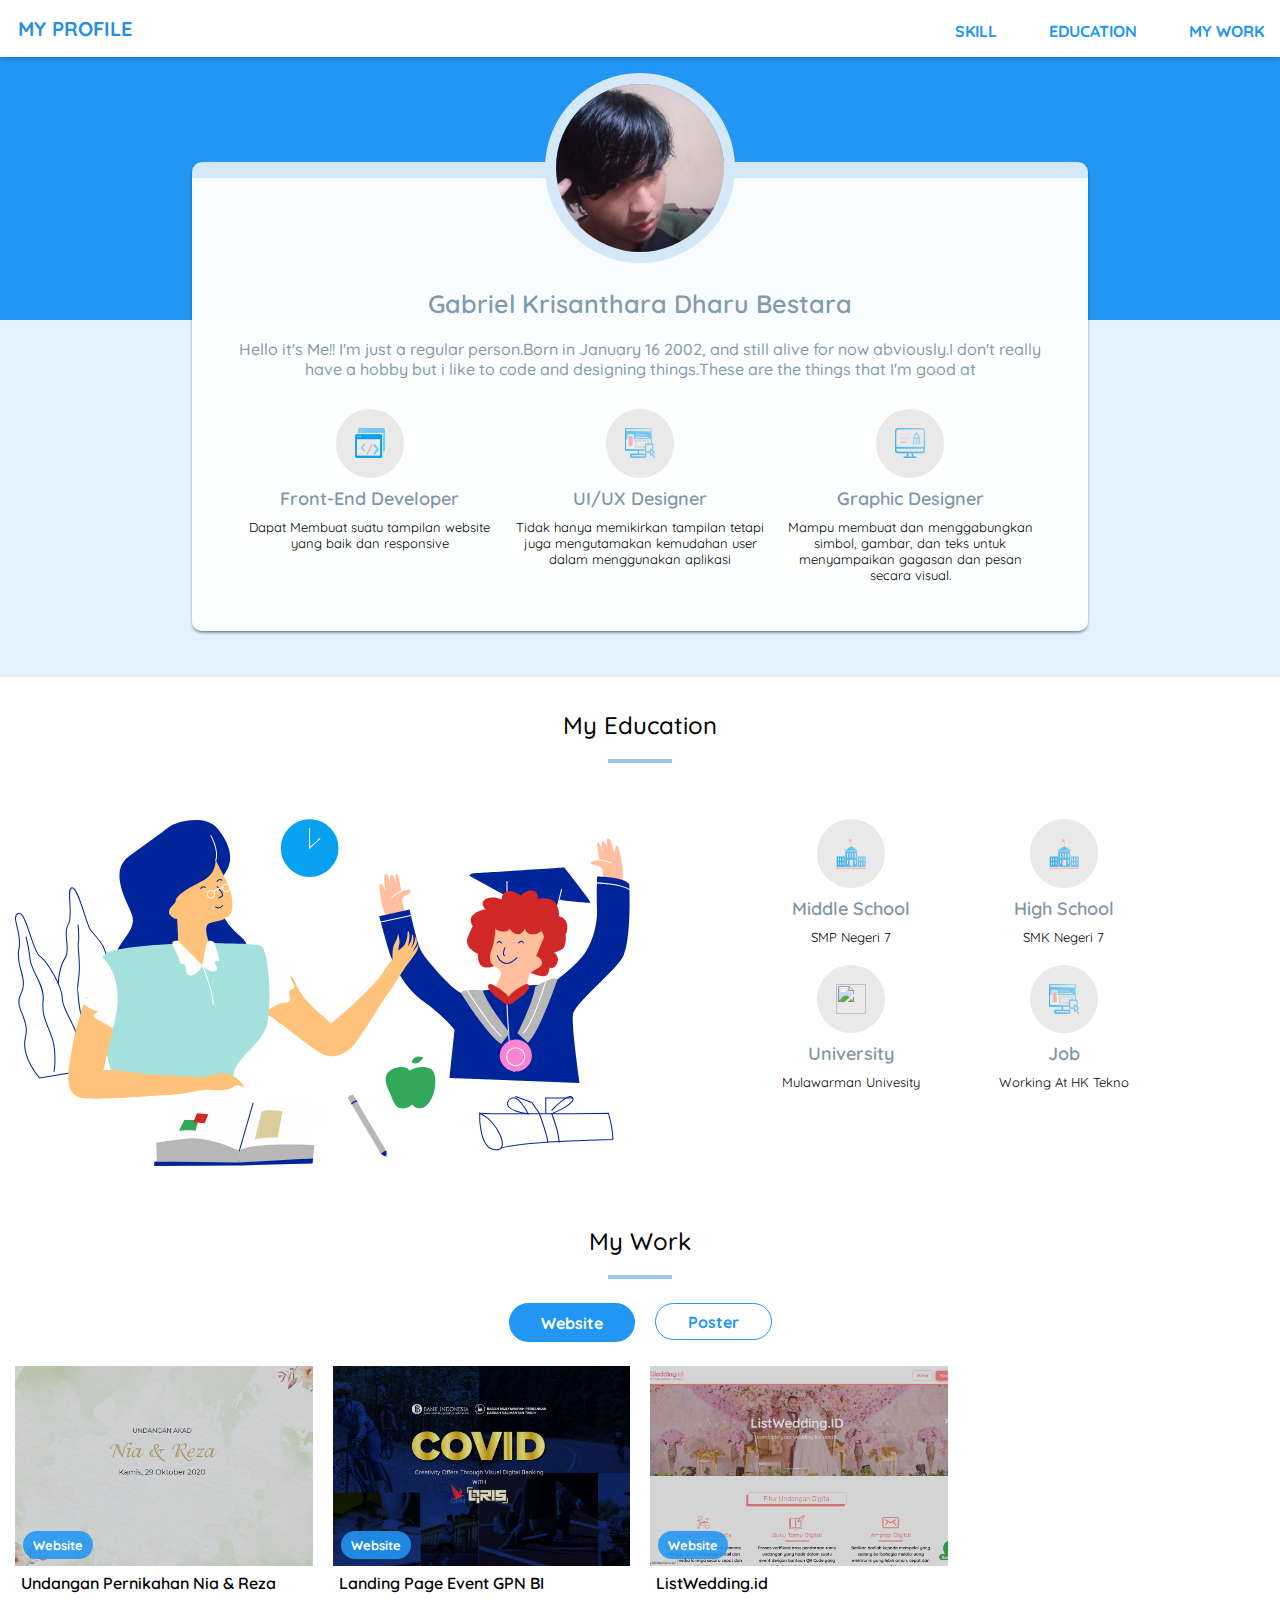
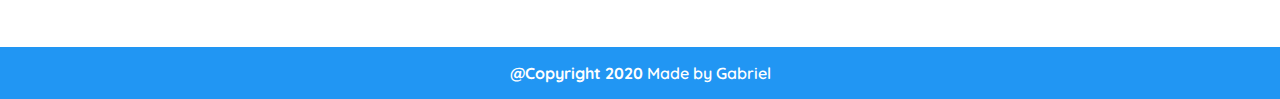
==== index.html @ 7d447a5a "Add files via upload" ====
<!DOCTYPE html>
<html>
<head>
	<meta name="viewport" content="width=device-width, initial-scale=1">
	<title>Profile | Gabriel Krisanthara</title>
	<link href="https://fonts.googleapis.com/css2?family=Quicksand:wght@300;400;500;600;700&display=swap" rel="stylesheet">
	<link rel="stylesheet" type="text/css" href="assets/css/style.css">
	<link rel="stylesheet" type="text/css" href="https://cdnjs.cloudflare.com/ajax/libs/font-awesome/5.14.0/css/all.min.css">
</head>
<body>
	<header>
		<div class="navbar-container desktop">
			<div class="navbar-container">
				<div class="navbar-content">
					<div class="navbar-title">
						MY PROFILE
					</div>
					<div style="position: absolute;right: 0;top: 9%;">
						<div class="layout-grid">
							<a href="#hero">
								<div class="desktop-navbar-item">
									<div class="desktop-navbar-caption">
										Skill
									</div>
								</div>
							</a>
							<a href="#about">
								<div class="desktop-navbar-item">
									<div class="desktop-navbar-caption">
										Education
									</div>
								</div>
							</a>
							<a href="#work">
								<div class="desktop-navbar-item">
									<div class="desktop-navbar-caption">
										My Work
									</div>
								</div>
							</a>
						</div>
					</div>	
				</div>
			</div>
		</div>
		<div class="navbar-container mobile">
			<div class="navbar-container">
				<div class="navbar-content">
					<div class="layout-grid content-center">
						<a href="#hero">
							<div class="navbar-item">
								<div class="content-center">
									<div class="navbar-icon">
										<img width="100%" height="100%" src="assets/images/frontenddev.png">
									</div>
								</div>
								<div class="navbar-caption">Skill</div>
							</div>
						</a>
						<a href="#about">
							<div class="navbar-item">
								<div class="content-center">
									<div class="navbar-icon">
										<img width="100%" height="100%" src="assets/images/University.png">
									</div>
								</div>
								<div class="navbar-caption">Education</div>
							</div>
						</a>
						<a href="#work">
							<div class="navbar-item">
								<div class="content-center">
									<div class="navbar-icon">
										<img width="100%" height="100%" src="assets/images/frontenddev.png">
									</div>
								</div>
								<div class="navbar-caption">My Work</div>
							</div>
						</a>
					</div>
				</div>
			</div>
		</div>
	</header>
	<!-- hero section -->
	<section class="hero" id="hero">
		<div class="hero-image">
		</div>
	</section>
	<!-- hero section -->

	<!-- Portfolio Begin -->
	<section class="portfolioself-container">
		<div class="portfolioself">
			<div class="content-center">
				<div class="portfolio-avatar-container">
					<div class="content-center">
						<div class="portfolio-avatar">
							
						</div>
					</div>
					<div class="portfolioself-body">
						<div class="container text-center">
							<div class="portfolioself-name">Gabriel Krisanthara Dharu Bestara</div>
							<div class="portfolioself-caption">Hello it's Me!! I'm just a regular person.Born in January 16 2002, and still alive for now abviously.I don't really have a hobby but i like to code and designing things.These are the things that I'm good at</div>
							<div class="portfolioself-skills">
								<div class="layout-grid">
									<div class="lg-4 skill-item">
										<div class="skill-item">
											<div class="content-center">
												<div class="skill-icon">
													<img width="100%" height="100%" src="assets/images/frontenddev.png">
												</div>
											</div>
										</div>
										<div class="skill-caption">
											Front-End Developer
										</div>
										<div class="skill-desc">
											Dapat Membuat suatu tampilan website yang baik dan responsive
										</div>
									</div>
									<div class="lg-4 skill-item">
										<div class="skill-item">
											<div class="content-center">
												<div class="skill-icon">
													<img width="100%" height="100%" src="assets/images/uiux.png">
												</div>
											</div>
										</div>
										<div class="skill-caption">
											UI/UX Designer
										</div>
										<div class="skill-desc">
											Tidak hanya memikirkan tampilan tetapi juga mengutamakan kemudahan user dalam menggunakan aplikasi
										</div>
									</div>
									<div class="lg-4 skill-item">
										<div class="skill-item">
											<div class="content-center">
												<div class="skill-icon">
													<img width="100%" height="100%" src="assets/images/designer.png">
												</div>
											</div>
										</div>
										<div class="skill-caption">
											Graphic Designer
										</div>
										<div class="skill-desc">
											Mampu membuat dan menggabungkan simbol, gambar, dan teks untuk menyampaikan gagasan dan pesan secara visual.
										</div>
									</div>	
								</div>
							</div>
						</div>
					</div>
				</div>
			</div>
		</div>
	</section>
	<div class="content">
		<section class="about" id="about" style="position: relative;">
			<div class="titles">
				My Education
			</div>
			<div class="content-center">
				<div class="titles-line"></div>
			</div>
			<div class="about-container">
				<div class="container">
					<div class="pure-grid">
						<div class="col-6">
							<?xml version="1.0" encoding="UTF-8"?>
							<!DOCTYPE svg PUBLIC "-//W3C//DTD SVG 1.1//EN" "http://www.w3.org/Graphics/SVG/1.1/DTD/svg11.dtd">
							<!-- Creator: CorelDRAW X7 -->
							<svg xmlns="http://www.w3.org/2000/svg" xml:space="preserve" width="100%" height="100%" version="1.1" style="shape-rendering:geometricPrecision; text-rendering:geometricPrecision; image-rendering:optimizeQuality; fill-rule:evenodd; clip-rule:evenodd"
							viewBox="0 0 8661 5309"
							 xmlns:xlink="http://www.w3.org/1999/xlink">
							 <defs>
							  <style type="text/css">
							   <![CDATA[
							    .str1 {stroke:#00259A;stroke-width:14.4368;stroke-linecap:round}
							    .str0 {stroke:#FFFDFD;stroke-width:14.4368;stroke-linecap:round}
							    .fil0 {fill:none}
							    .fil2 {fill:#00259A}
							    .fil11 {fill:#08A1F0}
							    .fil9 {fill:#32A959}
							    .fil8 {fill:#A4E1DC}
							    .fil4 {fill:#B7B7B7}
							    .fil3 {fill:#CF2827}
							    .fil10 {fill:#D9CE99}
							    .fil5 {fill:#FA84D0}
							    .fil1 {fill:#FFBF9E}
							    .fil6 {fill:#FFC27A}
							    .fil7 {fill:#FFFDFD}
							   ]]>
							  </style>
							 </defs>
							 <g id="Layer_x0020_1">
							  <metadata id="CorelCorpID_0Corel-Layer"/>
							  <rect class="fil0 str0" x="7550" y="7" width="626" height="164"/>
							  <path class="fil1" d="M5234 1820c0,0 -58,-147 -71,-213 -13,-66 -43,-270 -23,-275 20,-5 79,92 79,92 0,0 -46,-211 2,-229 49,-18 61,190 61,190 0,0 -17,-172 23,-180 41,-8 56,166 56,166 0,0 -10,-183 18,-177 28,6 61,248 61,248 0,0 117,-41 135,-10 18,30 -119,71 -122,119 -3,49 46,203 46,203 0,0 -180,92 -265,66z"/>
							  <path class="fil0 str0" d="M5305 1532c0,0 75,-74 135,-90"/>
							  <path class="fil1" d="M8560 1286c0,0 4,-157 -7,-223 -11,-67 -54,-268 -75,-266 -21,2 -42,113 -42,113 0,0 -31,-214 -82,-213 -52,0 9,199 9,199 0,0 -43,-168 -84,-161 -41,7 5,175 5,175 0,0 -54,-175 -78,-159 -24,15 29,253 29,253 0,0 -124,3 -130,38 -6,35 137,25 156,69 19,45 28,206 28,206 0,0 201,24 271,-31z"/>
							  <path class="fil0 str0" d="M8393 1041c0,0 -96,-42 -158,-37"/>
							  <path class="fil2" d="M6327 2883c0,0 820,-148 1207,-123 0,0 381,-268 504,-468 122,-201 166,-439 158,-594 -7,-155 1,-466 1,-466 0,0 396,6 454,108 0,0 36,828 -101,1042 -137,214 -671,637 -693,794 -22,157 94,963 94,963l-1833 -68 72 -679c0,0 -137,-182 -426,-391 -289,-210 -447,-535 -512,-766 -65,-230 -123,-443 -123,-443l429 -94c0,0 101,477 168,594 67,117 486,611 601,591z"/>
							  <path class="fil2" d="M6917 1506l-519 -284c0,0 14,-33 48,-33 33,0 1289,-82 1289,-82 0,0 361,457 366,486 5,29 -433,-34 -433,-34l-43 139 -708 -192z"/>
							  <line class="fil0 str0" x1="6929" y1="1304" x2="6929" y2= "1530" />
							  <line class="fil0 str0" x1="7697" y1="1417" x2="7638" y2= "1656" />
							  <path class="fil3" d="M6807 2464c0,0 -299,183 -289,-145 0,0 -207,-81 -140,-235 68,-154 68,-154 68,-154 0,0 -77,-106 24,-174 101,-67 163,-57 163,-57 0,0 -101,-82 -9,-145 91,-62 231,0 231,0 0,0 -5,-96 77,-115 82,-19 192,58 192,58 0,0 116,-98 188,-61 72,36 48,109 48,109 0,0 202,-39 260,72 58,111 38,175 38,175 0,0 101,12 116,118 14,106 -19,134 -19,134 0,0 14,140 -29,191 -44,51 -135,65 -135,65 0,0 87,63 43,159 -43,96 -106,56 -106,56 0,0 0,117 -77,122 -77,5 -303,-91 -303,-91l-341 -82z"/>
							  <path class="fil1" d="M6768 1949c0,0 -5,188 -53,308 -48,120 -33,207 53,250 87,43 87,91 63,144 -24,53 -65,145 -65,145 0,0 132,202 281,159 149,-44 164,-145 164,-145 0,0 5,-178 53,-221 48,-43 149,-71 159,-134 9,-63 -82,-102 -82,-102l110 -269c0,0 -120,-554 -683,-135z"/>
							  <path class="fil3" d="M6734 1881c0,0 -9,99 106,122 116,23 121,-40 121,-40 0,0 40,66 109,81 69,16 112,-81 112,-81 0,0 10,74 96,83 87,9 125,-43 125,-43l130 41c0,0 10,-110 -29,-163 -38,-52 -115,-134 -211,-149 -97,-14 -188,-48 -275,-29 -86,20 -163,29 -187,89 -24,61 -97,89 -97,89z"/>
							  <path class="fil0 str1" d="M6898 2235c0,0 -43,108 0,113"/>
							  <path class="fil0 str1" d="M6792 2348c0,0 84,225 278,28"/>
							  <path class="fil0 str1" d="M6792 2166c0,0 34,-39 58,2"/>
							  <path class="fil0 str1" d="M7091 2168c0,0 48,-56 67,0"/>
							  <path class="fil3" d="M6773 2781c0,0 180,104 191,175 11,71 -35,81 -35,81 0,0 -267,-169 -267,-256 0,-81 111,0 111,0z"/>
							  <path class="fil3" d="M7129 2781c0,0 -180,104 -191,175 -11,71 35,81 35,81 0,0 267,-169 267,-256 0,-81 -111,0 -111,0z"/>
							  <path class="fil0 str0" d="M6929 3037c0,0 33,817 98,943"/>
							  <path class="fil4" d="M6280 2872c0,0 378,611 570,720l116 -158c0,0 -323,-415 -376,-594 0,0 -286,-38 -310,32z"/>
							  <path class="fil4" d="M7638 2683c0,0 -250,743 -415,889l-146 -131c0,0 233,-472 249,-658 0,0 273,-164 312,-100z"/>
							  <circle class="fil5" cx="7053" cy="3753" r="226"/>
							  <path class="fil0 str0" d="M8195 1322c0,0 338,13 458,95"/>
							  <line class="fil0 str0" x1="5151" y1="1872" x2="5577" y2= "1783" />
							  <path class="fil0 str0" d="M6365 2830c0,0 358,571 485,649"/>
							  <path class="fil0 str0" d="M7476 2705c0,0 -173,592 -318,729"/>
							  <circle class="fil0 str0" cx="7051" cy="3770" r="127"/>
							  <path class="fil0 str1" d="M349 4071c0,0 -270,-294 -202,-573 67,-279 -173,-403 -63,-615 111,-212 -83,-390 -29,-624 53,-233 -121,-458 -10,-505 111,-46 198,524 304,600 106,76 318,426 318,603 0,176 251,434 221,675 -29,242 -58,357 -58,357l-481 82z"/>
							  <path class="fil0 str1" d="M551 3977c0,0 48,-296 -48,-527 -96,-231 -125,-304 -106,-493 19,-190 -164,-385 -183,-552 -19,-167 -58,-321 -58,-321"/>
							  <path class="fil0 str1" d="M609 2741c0,0 9,-234 96,-359 87,-125 -38,-346 43,-471 82,-126 -33,-502 53,-521 87,-19 202,512 260,593 58,81 282,264 213,490 -69,227 -49,622 -30,679 19,58 -10,356 -19,394 -10,39 -74,165 -74,165l-128 -79c0,0 -177,-699 -132,-927 45,-227 -16,-501 0,-537 16,-36 -3,-257 -3,-257"/>
							  <path class="fil2" d="M2832 534c0,0 342,351 130,645 -212,293 -54,606 69,755 123,150 224,159 253,332 29,174 -163,622 -794,619 -630,-3 -1147,-440 -1045,-623 102,-183 261,-313 203,-486 -58,-174 -341,-612 -43,-828 298,-217 496,-361 563,-414 67,-53 462,-188 664,0z"/>
							  <path class="fil6" d="M3486 2301c0,0 365,182 466,435 101,253 380,452 438,510 58,58 58,58 58,58 0,0 125,-99 262,-222 137,-122 397,-375 462,-483 65,-108 145,-202 145,-202 0,0 -8,-159 28,-217 36,-58 51,-144 51,-144 0,0 30,102 17,147 -13,45 -13,90 -13,90 0,0 74,-55 90,-87 16,-32 38,-86 38,-150 0,-65 36,-29 26,64 -10,93 -23,118 -23,118 0,0 55,-64 58,-134 3,-71 26,-20 23,38 -4,58 -36,119 -36,119 0,0 52,-52 61,-132 10,-80 29,32 23,61 -7,29 -58,119 -58,119 0,0 67,-64 77,-112 10,-49 6,64 -22,112 -29,48 -116,164 -142,196 -25,32 -176,282 -282,426 -106,145 -399,645 -500,736 -101,92 -253,167 -426,73 -159,-87 -577,-445 -795,-570 -219,-125 -353,-220 -353,-220 0,0 226,-641 327,-629z"/>
							  <path class="fil7" d="M3486 2235c0,0 191,54 285,143 94,89 174,153 203,168 29,14 24,84 -68,85 -91,2 104,182 -4,189 -109,7 50,188 -88,188 -137,0 -328,168 -328,168l0 -941z"/>
							  <path class="fil8" d="M1369 4028c0,0 -115,-414 -164,-684 -48,-269 -125,-923 82,-1034 207,-111 1266,-154 1526,-142 260,12 519,2 644,41 126,38 164,856 87,1126 -77,269 -433,443 -471,693 -39,250 -1704,0 -1704,0z"/>
							  <path class="fil6" d="M2418 837c-197,87 -399,342 -269,563 130,222 114,178 114,178 0,0 -215,34 -114,159 101,125 134,87 134,87 0,0 18,244 14,353 0,0 261,316 342,306 82,-10 97,-317 97,-317 0,0 -97,-236 0,-275 96,-38 192,-24 279,-106 86,-82 43,-279 0,-404 -44,-125 -130,-241 -222,-457 -91,-217 -375,-87 -375,-87z"/>
							  <path class="fil7" d="M2697 2166l-58 317c0,0 102,115 179,82 76,-34 -29,-101 0,-135 28,-34 81,31 52,-62 -28,-92 -57,-200 -57,-200 0,0 -68,-69 -116,-2z"/>
							  <path class="fil7" d="M2298 2137l341 346c0,0 -77,159 -170,144 -94,-14 -46,-115 -75,-144 -29,-29 -82,-14 -77,-53 5,-38 -91,-195 -101,-249 -10,-54 82,-44 82,-44z"/>
							  <path class="fil2" d="M2784 799c0,0 159,346 -145,495 -303,150 -368,222 -376,284 -8,63 -138,82 -76,241 63,159 -198,184 -198,184 0,0 -148,-314 -163,-405 -14,-92 -5,-607 0,-631 5,-24 645,-289 958,-168z"/>
							  <path class="fil0 str1" d="M2615 1405c0,0 24,-49 68,-20"/>
							  <path class="fil0 str1" d="M2846 1304c0,0 24,-49 68,-20"/>
							  <path class="fil0 str1" d="M2846 1376c0,0 111,111 68,135 -44,24 -44,24 -44,24"/>
							  <circle class="fil0 str0" cx="2759" cy="1483" r="52"/>
							  <circle class="fil0 str0" cx="2975" cy="1392" r="52"/>
							  <path class="fil0 str0" d="M2793 1444c0,0 78,-52 130,-52"/>
							  <path class="fil0 str1" d="M2825 1661c0,0 51,42 99,-20"/>
							  <path class="fil0 str0" d="M2639 2483c0,0 153,370 154,553"/>
							  <path class="fil0 str0" d="M2759 658c0,0 112,191 70,346"/>
							  <path class="fil6" d="M1207 2386c0,0 -300,714 -380,1144 -79,430 -190,823 190,830 380,7 929,-43 1145,-51 217,-7 470,-79 535,-72 64,7 223,7 223,7 0,0 116,-14 159,-50 43,-36 108,-7 144,7 36,15 -93,-173 -245,-195 -152,-21 -274,58 -354,51 -79,-7 -743,-36 -844,-51 -101,-14 -375,-65 -534,-43 0,0 58,-267 94,-411 36,-145 203,-896 -133,-1166z"/>
							  <path class="fil7" d="M1221 2359c0,0 -120,211 -163,269 -43,57 -195,137 -166,216 29,80 163,102 163,102 0,0 -206,-1 -91,86 116,87 213,101 213,101 0,0 -136,58 -26,108 109,51 226,132 226,132 0,0 230,-655 -156,-1014z"/>
							  <polygon class="fil2" points="1964,5247 1958,5309 3208,5301 4191,5274 4198,5200 3215,5222 "/>
							  <path class="fil4" d="M1990 4984l8 262 1145 15 25 -254c0,0 -865,-300 -1178,-23z"/>
							  <polygon class="fil4" points="4077,4901 4216,5016 4198,5200 3143,5261 3171,4974 "/>
							  <path class="fil7" d="M3353 4424l-194 672c0,0 -413,-202 -718,-174 -306,28 -451,62 -451,62l356 -610c0,0 673,-251 1007,50z"/>
							  <path class="fil7" d="M4327 4490l-111 526c0,0 -912,-51 -1057,80l194 -672c0,0 511,-313 974,66z"/>
							  <path class="fil9" d="M2310 4814c0,0 143,-18 232,0l41 -154 -200 1 -73 153z"/>
							  <polygon class="fil3" points="2562,4566 2512,4692 2670,4707 2723,4582 "/>
							  <path class="fil10" d="M3473 4544l-97 391c0,0 194,-38 323,-23l69 -374c0,0 -195,-37 -295,6z"/>
							  <path class="fil4" d="M5153 5139l-465 -787c12,-48 76,-45 76,-45 0,0 20,29 47,77 2,5 5,10 8,15 4,8 8,15 12,23 36,71 398,672 398,672l5 62 3 36 -31 -20 -53 -33z"/>
							  <path class="fil2" d="M5154 5138c29,-38 75,-44 75,-44l5 62c-10,4 -20,10 -28,16l-52 -34z"/>
							  <path class="fil2" d="M4743 4444l-12 -19c20,-13 50,-32 79,-41 3,5 6,10 9,16 -23,7 -54,20 -76,44z"/>
							  <path class="fil9" d="M5719 4495c0,0 -65,22 -127,-57 0,0 -32,56 -137,60 -105,5 -123,-100 -181,-227 -33,-72 -62,-148 -52,-213 8,-48 39,-90 107,-119 9,-4 18,-8 27,-11 137,-46 201,32 204,36 0,0 0,0 0,0l0 0c2,-1 10,-6 22,-12l0 0c42,-21 140,-58 256,-20 155,50 80,531 -119,563z"/>
							  <path class="fil7" d="M5571 3742c0,0 -47,146 -11,222l22 -12c0,0 -4,-151 39,-210 0,0 -41,-35 -50,0z"/>
							  <path class="fil9" d="M5751 3784c0,0 -114,-65 -167,61 0,0 70,76 167,-61z"/>
							  <line class="fil0 str1" x1="3159" y1="5096" x2="3353" y2= "4424" />
							  <path class="fil0 str1" d="M6544 4566c0,0 -20,491 216,515 236,25 24,-420 -216,-515z"/>
							  <path class="fil0 str1" d="M6840 5061c276,-102 1578,-126 1578,-126 8,-112 -60,-369 -60,-369 0,0 -1429,18 -1814,0"/>
							  <path class="fil0 str1" d="M7663 4974c-6,-142 -103,-401 -103,-401 0,0 351,-144 292,-225 -58,-81 -292,175 -292,175"/>
							  <path class="fil0 str1" d="M7227 4574c0,0 -382,-45 -272,-190 110,-144 272,190 272,190z"/>
							  <path class="fil0 str1" d="M7051 4332l228 82 104 152c0,0 123,343 118,408"/>
							  <polyline class="fil0 str1" points="7852,4352 7475,4352 7475,4567 "/>
							  <circle class="fil11 str0" cx="4150" cy="832" r="414"/>
							  <polyline class="fil0 str0" points="4148,553 4148,832 4295,697 "/>
							 </g>
							</svg>
						</div>
						<div class="col-6">
							<div class="education-container">
								<div class="layout-grid">
									<div class="lg-2 education-item">
										<div class="education-item">
											<div class="content-center">
												<div class="education-icon">
													<img width="100%" height="100%" src="assets/images/school.png">
												</div>
											</div>
										</div>
										<div class="education-caption">
											Middle School
										</div>
										<div class="education-desc">
											SMP Negeri 7
										</div>
									</div>
									<div class="lg-2 education-item">
										<div class="education-item">
											<div class="content-center">
												<div class="education-icon">
													<img width="100%" height="100%" src="assets/images/school.png">
												</div>
											</div>
										</div>
										<div class="education-caption">
											High School	
										</div>
										<div class="education-desc">
											SMK Negeri 7
										</div>
									</div>
									<div class="lg-2 education-item">
										<div class="education-item">
											<div class="content-center">
												<div class="education-icon">
													<img width="100%" height="100%" src="assets/images/University.png">
												</div>
											</div>
										</div>
										<div class="education-caption">
											University
										</div>
										<div class="education-desc">
											Mulawarman Univesity
										</div>
									</div>
									<div class="lg-2 education-item">
										<div class="education-item">
											<div class="content-center">
												<div class="education-icon">
													<img width="100%" height="100%" src="assets/images/uiux.png">
												</div>
											</div>
										</div>
										<div class="education-caption">
											Job
										</div>
										<div class="education-desc">
											Working At HK Tekno
										</div>
									</div>
								</div>
							</div>
						</div>
					</div>
				</div>
			</div>
		</section>
		<section class="work" id="work" style="position: relative;">
			<div class="titles">
				My Work
			</div>
			<div class="content-center">
				<div class="titles-line"></div>
			</div>
			<div class="work-container">
				<div class="container">
					<div class="layout-grid">
						<div class="col-6">
							<div class="work-category-caption-active" id="category-website" onclick="change_website()">Website</div>
						</div>
						<div class="col-6">
							<div class="work-category-caption" id="category-poster" onclick="change_poster()">Poster</div>
						</div>
					</div>
				</div>
				<div class="work-item-container">
					<div id="website" class="work-website">
						<div class="container">
							<div class="pure-grid">
								<div class="col-3">
									<a href="https://listwedding.id/special/niareza" target="blank">
										<div class="work-item-card">
											<div class="work-thumbnail">
												<img class="thumbnail-item" width="100%" height="100%" src="assets/images/nr.png">
												<div class="category-info">
													Website
												</div>
											</div>
											<div class="work-desc">
												Undangan Pernikahan Nia & Reza
											</div>
										</div>
									</a>	
								</div>
								<div class="col-3">
									<a href="https://new.myevents.id/register/event-gpn" target="blank">
										<div class="work-item-card">
											<div class="work-thumbnail">
												<img class="thumbnail-item" width="100%" height="100%" src="assets/images/gpn.png">
												<div class="category-info">
													Website
												</div>
											</div>
											<div class="work-desc">
												Landing Page Event GPN BI
											</div>
										</div>
									</a>	
								</div>
								<div class="col-3">
									<a href="https://listwedding.id" target="blank">
										<div class="work-item-card">
											<div class="work-thumbnail">
												<img class="thumbnail-item" width="100%" height="100%" src="assets/images/lw.png">
												<div class="category-info">
													Website
												</div>
											</div>
											<div class="work-desc">
												ListWedding.id
											</div>
										</div>
									</a>	
								</div>
							</div>
						</div>
					</div>
					<div id="poster" class="work-poster">
						<div class="container">
							<div class="pure-flex content-center">
								<div class="work-item-card">
									<img class="thumbnail-item"  src="assets/images/poster_pt_4.png">
								</div>
								<div class="work-item-card">
									
									<img class="thumbnail-item"  src="assets/images/poster_pt_3.png">
								</div>
								<div class="work-item-card">
									
									<img class="thumbnail-item"  src="assets/images/posters.png">
								</div>
								<div class="work-item-card">
									
									<img class="thumbnail-item"  src="assets/images/makrabs.jpg">
								</div>
								<div class="work-item-card">
									
									<img class="thumbnail-item"  src="assets/images/nametag2.png">
								</div>
								<div class="work-item-card">
									
									<img class="thumbnail-item"  src="assets/images/edar4.png">
								</div>
								
							</div>
						</div>
					</div>
				</div>
			</div>
		</section>
	</div>
	<footer class="footer-section">
		<div class="footer-content">
			<div class="footer-caption">
				<b>@Copyright 2020</b> Made by Gabriel
			</div>
		</div>
	</footer>
	<script type="text/javascript">
		function change_poster() {
			var poster = document.getElementById('poster');
			var website = document.getElementById('website');
			var category = document.getElementById('category-poster');
			var category_w = document.getElementById('category-website');
			website.style.display = "none";
			poster.style.display = "block";
			poster.style.animation = "fadeleft 1s";
			category.className = "work-category-caption-active";
			category_w.className = "work-category-caption";
		}
		function change_website() {
			var poster = document.getElementById('poster');
			var website = document.getElementById('website');
			var category = document.getElementById('category-website');
			var category_p = document.getElementById('category-poster');
			website.style.display = "block";
			poster.style.display = "none";
			website.style.animation = "faderight 1s";
			category.className = "work-category-caption-active";
			category_p.className = "work-category-caption";
		}
	</script>
</body>
</html>
---- assets/css/style.css ----
/*font*/

/*layout*/
html{
	scroll-behavior: smooth;
}
body{
	box-sizing: border-box;
	margin: 0;
}
.container{
	padding-left: 15px;
	padding-right: 15px;
	margin: 0 auto 0 auto;
}
.layout-grid{
	display: flex;
	flex-wrap: wrap;
	grid-template-columns: repeat(12,1fr);
	grid-gap: 20px;
	justify-content: center;
}
.layout-flex{
	display: flex;
	flex-wrap: wrap;
	justify-content: center;
}
.pure-grid{
	display: grid;
	flex-wrap: wrap;
	grid-template-columns: repeat(12,1fr);
	grid-gap: 20px;
	justify-content: center;
}
.pure-flex{
    margin: 0 -2.5px;
    padding: 2.5px 0;
    display: flex;
    overflow: hidden;
    flex-wrap: wrap;
}
.pure-flex-after{
	content: '';
	flex-grow: 999999999;
	min-width: 300px;
	height: 0;
}
.pure-flex > * {
    position: relative;
    display: block;
    height: 300px;
    margin: 2.5px; 
    flex-grow: 1;
}
.pure-flex img{
    height: 300px;
    object-fit: cover;
    max-width: 100%;
    min-width: 100%;
    vertical-align: bottom;
}
.lg-1{
	width: 30%;
	grid-column: span 1;
}
.lg-2{
	width: 35%;
	grid-column: span 2;
}
.lg-3{
	width: 30%;
	grid-column: span 3;
}
.lg-4{
	width: 30%;
	grid-column: span 4;
}
.lg-5{
	width: 30%;
	grid-column: span 5;
}
.lg-6{
	width: 30%;
	grid-column: span 6;
}
.lg-7{
	width: 30%;
	grid-column: span 7;
}
.lg-8{
	width: 30%;
	grid-column: span 8;
}
.lg-9{
	width: 30%;
	grid-column: span 9;
}
.lg-10{
	width: 30%;
	grid-column: span 10;
}
.lg-11{
	width: 30%;
	grid-column: span 11;
}
.lg-12{
	width: 30%;
	grid-column: span 12;
}
.col-1{
	grid-column: span 1;
}
.col-2{
	grid-column: span 2;
}
.col-3{
	grid-column: span 3;
}
.col-4{
	grid-column: span 4;
}
.col-5{
	grid-column: span 5;
}
.col-6{
	grid-column: span 6;
}
.col-7{
	grid-column: span 7;
}
.col-8{
	grid-column: span 8;
}
.col-9{
	grid-column: span 9;
}
.col-10{
	grid-column: span 10;
}
.col-11{
	grid-column: span 11;
}
.col-12{
	grid-column: span 12;
}
.content{
	position: relative;
	top: -3%;
}
.content-center{
	display: flex;
	justify-content: center;
}
.text-center{
	text-align: center;
}
a{
	text-decoration: none!important;
	color: #000;
}
.desktop {
	display: block;
}
.mobile {
	display: none;
}
/**/

/* Navbar */
.navbar-container{
	position: fixed;
    top: 0;
    right: 0;
    left: 0;
    z-index: 1030;
	width: 100%;
	background: #fff;
}
.navbar-content{
	padding: 16px 18px;
	box-shadow: 0px -4px 9px #000;
}
.navbar-title{
	font-family: 'Quicksand';
	font-weight: 800;
	font-size: 20px;
	color: #278ee0;
	width: 50%;
}
.desktop-navbar-item{
	padding: 1em;
}
.desktop-navbar-caption{
	font-weight: 700;
	font-family: 'Quicksand';
	color: #2196f3;
	text-transform: uppercase;
}
.footer-section{
	width: 100%;
	height: 40px;
}
.footer-content{
	text-align: center;
	background-color: #2196f3;
	padding: 1em;
	color: #fff;
	font-weight: 600;
	font-family: 'Quicksand';
}
/**/

/* Hero Section*/
.hero-image{
	height: 20em;
	width: 100%;
	position: relative;
}
.hero-image:before{
	content: '';
	width: 100%;
	height: 100%;
	position: absolute;
	background: #2196f3;
}
.hero-image img{
	object-fit: cover;
}
.hero-image img:before{
	object-fit: cover;
}
/**/

/* Portfolioself Section */
.portfolioself-container{
	background-color: #e2f2ff;
}
.portfolio-avatar-container{
	position: relative;
    top: -94px;
    margin-bottom: -62px;
}
.portfolio-avatar{
	height: 10.5em;
	width: 10.5em;
	background-image: url('../images/ava.jpg');
	background-size: cover;
	border-radius: 50%;
	box-shadow: 0px 0px 0px 11px #d5e8f7;
}
.portfolioself-container{
	display: flex;
	justify-content: center;
}
.portfolioself{
	background-attachment: fixed;
	width: 70%;
    background: #fffffff7;
    box-shadow: 0px 2px 4px -2px #000;
    position: relative;
    top: -158px;
    border-radius: 10px;
    border-top-style: solid;
    border-width: 16px;
    border-color: #d5e8f7;
    margin-bottom: -7em;
}
.portfolioself-body{
	padding: 1em;
}
.portfolioself-name{
	font-family: 'Quicksand', sans-serif;
	font-size: 1.57em;
	font-weight: 600;
	animation: down-anchor 0.9s;
	color:#839aac;
	padding: 0.8em;
}
.portfolioself-skills{
	margin-top: 30px;
}
.portfolioself-caption{
	font-family: 'Quicksand';
	font-weight: 500;
	color: #839aac;
}
.skill-item{
	transition: 0.5s;
	animation: down-anchor 0.9s;
}
.skill-icon{
	height: 30px;
	width: 30px;
	padding: 0.6em;
	border-radius: 50%;
	background: #eae9e9;
	font-size: 2em;
	transition: 0.3s;
	background-size: 500%;
}
.skill-icon:hover {
	background-color: #1b2140;
	background-position: 200%;
	-webkit-transform:scale(1.1);
	animation: borders 0.5s;
}
.skill-caption{
	padding: 0.5em;
	font-family: 'Quicksand';
	font-weight: 600;
	color: #7e96a9;
	font-size: 18px;
}
.skill-desc{
	font-family: 'Quicksand';
	font-size: 13px;
}
.titles{
	font-size: 1.5em;
    font-family: 'Quicksand';
    font-weight: 500;
    text-align: center;
    padding: 1.4em 0em 0.8em;;
}
.titles-line{
	padding: 2px;
    width: 60px;
    background-color: #9bc8ec;
}
/* About Section */
.about-container{
	padding: 1.5em 0em;
}
.education-container{
	padding: 2em;
}
.education-item{
	transition: 0.5s;
	animation: down-anchor 0.9s;
}
.education-icon{
	height: 30px;
	width: 30px;
	padding: 0.6em;
	border-radius: 50%;
	background: #eae9e9;
	font-size: 2em;
	transition: 0.3s;
	background-size: 500%;
}
.education-icon:hover {
	background-color: #1b2140;
	background-position: 200%;
	-webkit-transform:scale(1.1);
	animation: borders 0.5s;
}
.education-caption{
	padding: 0.5em;
	font-family: 'Quicksand';
	font-weight: 600;
	color: #7e96a9;
	font-size: 18px;
	text-align: center;
}
.education-desc{
	font-family: 'Quicksand';
	font-size: 13px;
	text-align: center;
}
/* My Work Section */
.work-container{
	padding: 1.5em 0em;
}
.work-category{
	width: 20%!important;
}
.work-category-caption{
	padding: 0.48em 2em;
    background: transparent;
    color: #2196f3;
    border-radius: 35px;
    font-family: 'Quicksand';
    font-weight: 800;
    border-style: solid;
    border-width: 1px;
    border-color: #2196f3;
    cursor: pointer;
    transition: 0.5s;
}
.work-category-caption-active{
	padding: 0.6em 2em;
    background: #2196f3;
    color: #fff;
    border-radius: 35px;
    font-family: 'Quicksand';
    font-weight: 800;
    cursor: pointer;
    transition: 0.5s;
}
.work-category-caption:hover{
	-webkit-transform:scale(1.2);
}
.work-category-caption-active:hover{
	-webkit-transform:scale(1.2);
}
.work-item-container{
	padding: 1.5em 0em;
}
.work-thumbnail{
	width: 100%;
	height: 200px;
	text-align: center;
	position: relative;
}
.work-thumbnail img{
	object-fit: cover;
}
.work-thumbnail:before{
	content: '';
	width: 100%;
	height: 100%;
	position: absolute;
	background: #0000002b;
}

.category-info{
	position: absolute;
    padding: 0.5em 0.8em;
    background: #2196f3e0;
    bottom: 7px;
    left: 8px;
    border-radius: 20px;
    color: #fff;
    font-family: 'Quicksand';
    font-weight: 800;
    font-size: 0.8em;
}
.work-desc{
	padding: 0.4em;
	font-family: 'Quicksand';
    font-weight: 600;
    font-size: 1em;
}
.work-website{
	position: relative;
	display: block;
	transition: 1s;
}
.work-poster{
	position: relative;
	display: none;
	transition: 1s;
}

/* Animasi */
@keyframes down-anchor{
	from{
		margin-top: -4em;
	}
	to{
		margin-top: 0em;
	}
}
@keyframes borders{
	0%{
		width: 30px;
		border-radius: 30%;
	}
	50%{
		width: 40px;
		border-radius: 40%;
	}
	100%{
		width: 30px;
		border-radius: 50%;
	}
}
@keyframes fadeleft{
	from{
		opacity: 0;
		left:-52px;
	}
	to{
		opacity: 1;
		left: 0px;
	}
}
@keyframes faderight{
	from{
		opacity: 0;
		right:-52px;
	}
	to{
		opacity: 1;
		right: 0px;
	}
}
@media only screen and (max-width: 767px){
	.desktop {
		display: none;
	}
	.mobile {
		display: block;
	}
	.navbar-container{
		position: fixed;
	    bottom: 0!important;
	    top:revert;
	    right: 0;
	    left: 0;
	    z-index: 1030;
		width: 100%;
		background: #fff;
	}
	.navbar-content{
		padding: 16px 18px 9px;
		box-shadow:0px 10px 23px #2196f3;
		display: flex;
		justify-content: center;
	}
	.navbar-icon{
		height: 20px;
    	width: 24px;
	}
	.navbar-icon img{
		object-fit: cover;
	}
	.navbar-item{
		padding: 0em 1em;
	}
	.navbar-caption{
		padding: 0.7em 0.4em 0;
		font-family: 'Quicksand';
	    font-size: 0.7em;
	    font-weight: 800;
	    color: #53585d;
	}
	.work-container{
		margin-bottom: 2em;
	}
	.portfolioself{
		background-attachment: fixed;
		width: 90%;
	    background: #fffffff7;
	    box-shadow: 0px 2px 4px -2px #000;
	    position: relative;
	    top: -210px;
	    border-radius: 10px;
	}
	.portfolio-avatar-container{
		position: relative;
	    top: -70px;
	    margin-bottom: -62px;
	}
	.portfolio-avatar{
		height: 9.5em;
		width: 9.5em;
		background-image: url('../images/ava.jpg');
		background-size: cover;
		border-radius: 50%;
		box-shadow: 0px 0px 0px 11px #d5e8f7;
	}
	.pure-flex img{
		height: 150px;
	    object-fit: cover;
	    max-width: 100%;
	    min-width: 100%;
	    vertical-align: bottom;
	}
	.pure-flex{
		display: flex;
	    overflow: hidden;
	    flex-wrap: wrap;
	    margin: 0 -2.5px;
	    padding: 2.5px 0;
	}
	.pure-flex > * {
	    position: relative;
	    display: block;
	    height: 100%;
	    margin: 2.5px;
	    flex-grow: 1;
	}
	.lg-1{
	width:100%;
	grid-column: span 1;
	}
	.lg-2{
		width:40%;
	}
	.lg-3{
		width:100%;
	}
	.lg-4{
		width:100%;
	}
	.lg-5{
		width:100%;
	}
	.lg-6{
		width:100%;
	}
	.lg-7{
		width:100%;
	}
	.lg-8{
		width:100%;
	}
	.lg-9{
		width:100%;
	}
	.lg-10{
		width:100%;
		grid-column: span 10;
	}
	.lg-11{
		width: 100%
	}
	.lg-12{
		width: 100%
	}
	.col-1{
		grid-column: span 12;
	}
	.col-2{
		grid-column: span 12;
	}
	.col-3{
		grid-column: span 12;
	}
	.col-4{
		grid-column: span 12;
	}
	.col-5{
		grid-column: span 12;
	}
	.col-6{
		grid-column: span 12;
	}
	.col-7{
		grid-column: span 12;
	}
	.col-8{
		grid-column: span 12;
	}
	.col-9{
		grid-column: span 12;
	}
	.col-10{
		grid-column: span  12;
	}
	.col-11{
		grid-column: span  12;
	}
	.col-12{
		grid-column: span  12;
	}
}
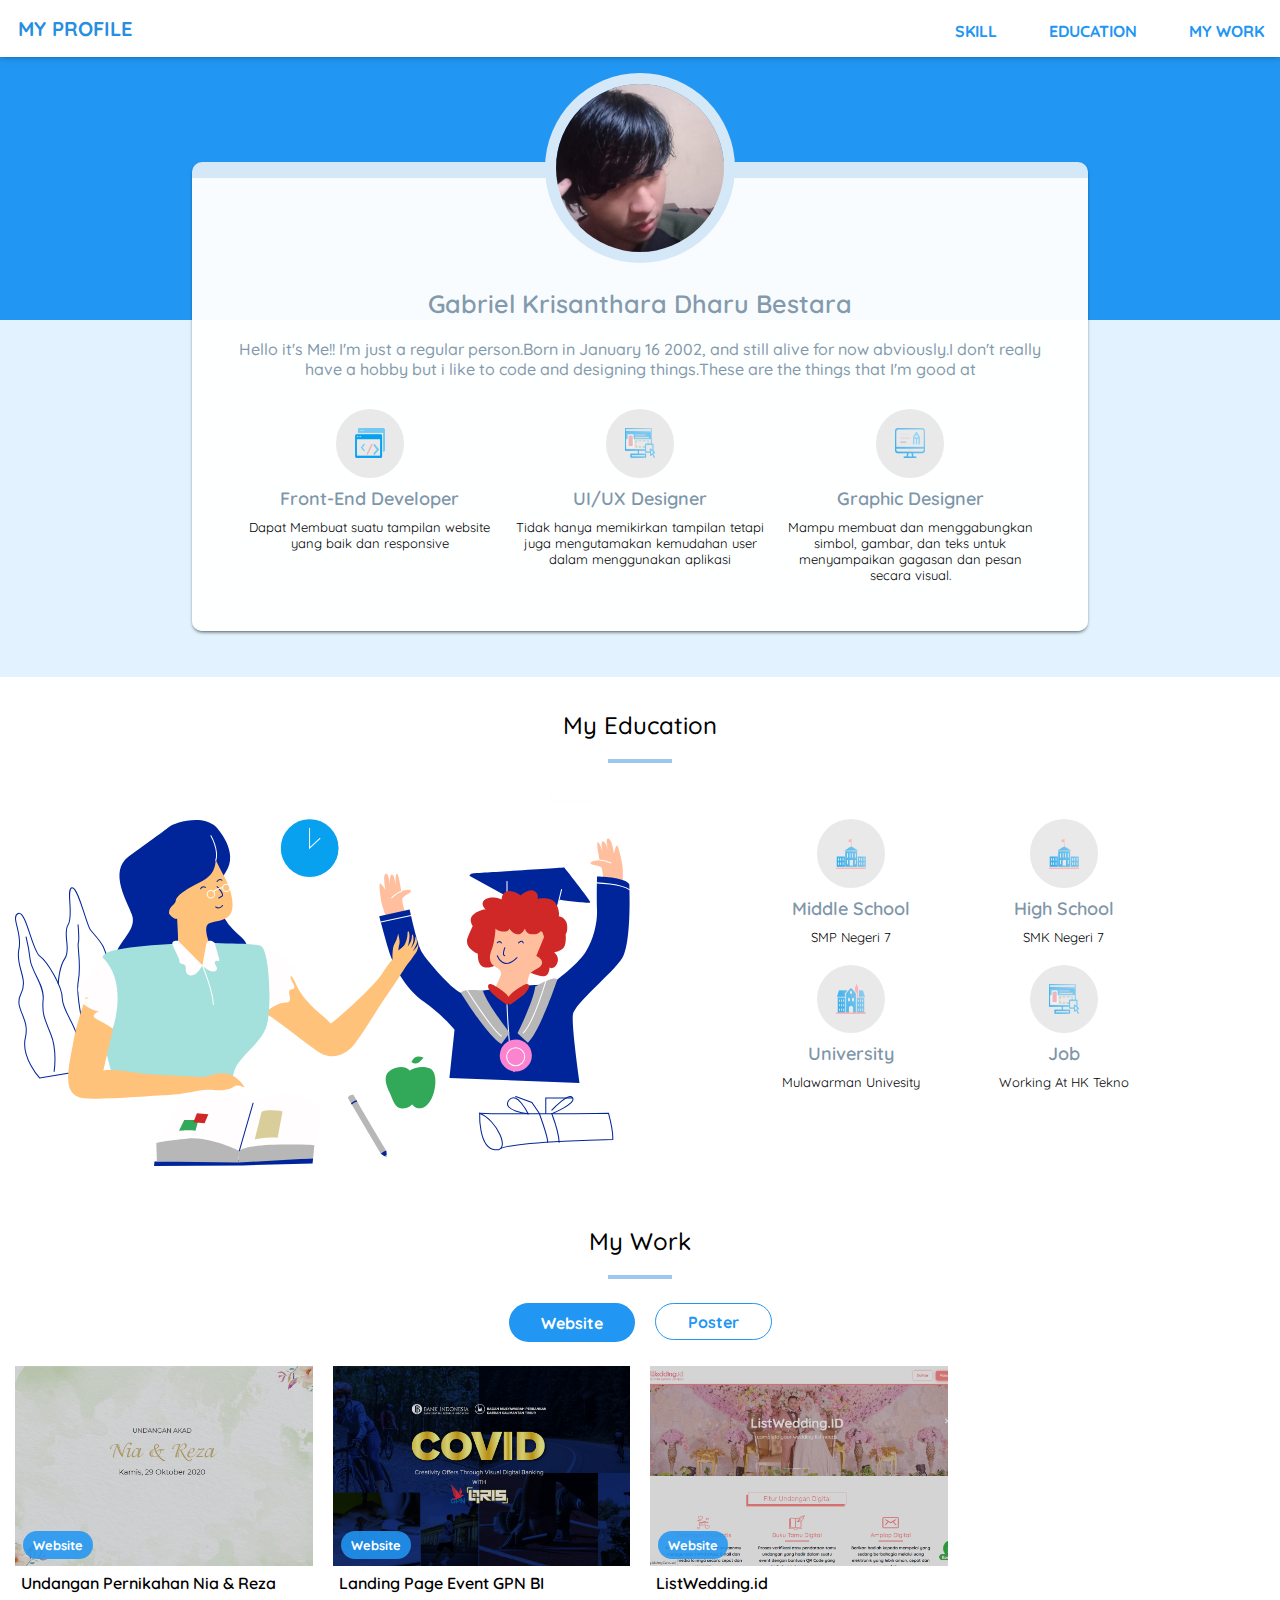
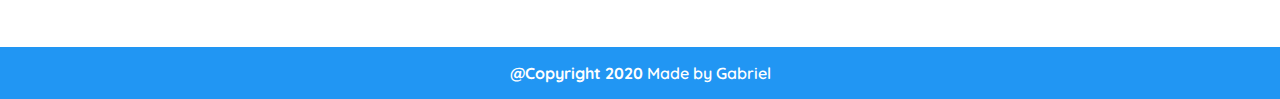
==== commit 1fc25880: "Lagi" ====
--- a/index.html
+++ b/index.html
@@ -61,7 +61,7 @@
 							<div class="navbar-item">
 								<div class="content-center">
 									<div class="navbar-icon">
-										<img width="100%" height="100%" src="assets/images/University.png">
+										<img width="100%" height="100%" src="assets/images/university.png">
 									</div>
 								</div>
 								<div class="navbar-caption">Education</div>
@@ -310,7 +310,7 @@
 										<div class="education-item">
 											<div class="content-center">
 												<div class="education-icon">
-													<img width="100%" height="100%" src="assets/images/University.png">
+													<img width="100%" height="100%" src="assets/images/university.png">
 												</div>
 											</div>
 										</div>
@@ -479,4 +479,4 @@
 		}
 	</script>
 </body>
-</html>+</html>
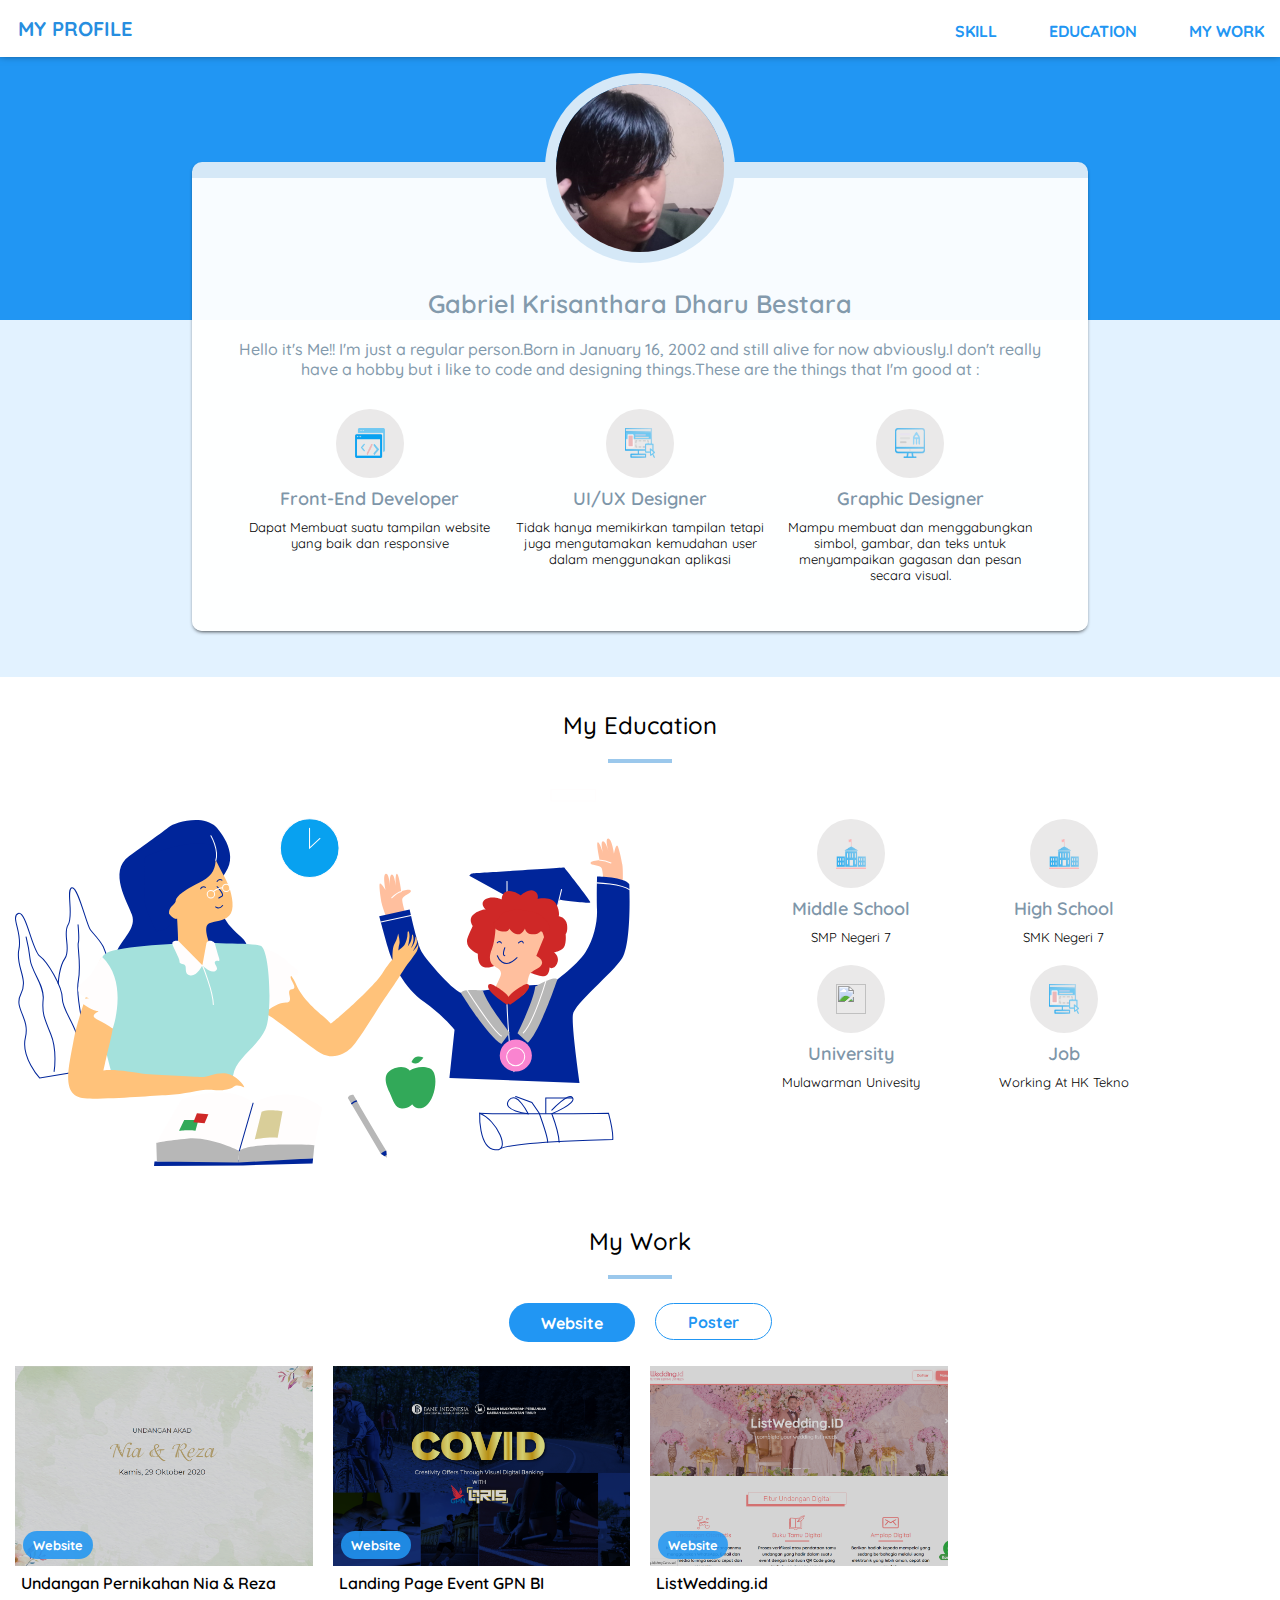
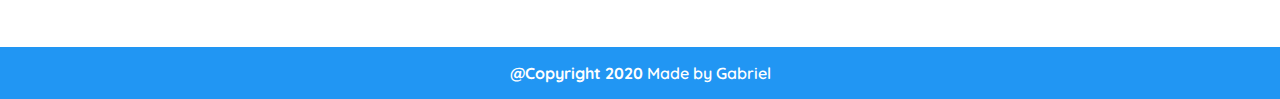
==== commit bae5c285: "Patch 1" ====
--- a/index.html
+++ b/index.html
@@ -9,6 +9,7 @@
 </head>
 <body>
 	<header>
+		<!-- Navbar Destop -->
 		<div class="navbar-container desktop">
 			<div class="navbar-container">
 				<div class="navbar-content">
@@ -43,8 +44,8 @@
 				</div>
 			</div>
 		</div>
+		<!-- Navbar Mobile -->
 		<div class="navbar-container mobile">
-			<div class="navbar-container">
 				<div class="navbar-content">
 					<div class="layout-grid content-center">
 						<a href="#hero">
@@ -61,7 +62,7 @@
 							<div class="navbar-item">
 								<div class="content-center">
 									<div class="navbar-icon">
-										<img width="100%" height="100%" src="assets/images/university.png">
+										<img width="100%" height="100%" src="assets/images/University.png">
 									</div>
 								</div>
 								<div class="navbar-caption">Education</div>
@@ -79,7 +80,7 @@
 						</a>
 					</div>
 				</div>
-			</div>
+		
 		</div>
 	</header>
 	<!-- hero section -->
@@ -102,7 +103,7 @@
 					<div class="portfolioself-body">
 						<div class="container text-center">
 							<div class="portfolioself-name">Gabriel Krisanthara Dharu Bestara</div>
-							<div class="portfolioself-caption">Hello it's Me!! I'm just a regular person.Born in January 16 2002, and still alive for now abviously.I don't really have a hobby but i like to code and designing things.These are the things that I'm good at</div>
+							<div class="portfolioself-caption">Hello it's Me!! I'm just a regular person.Born in January 16, 2002 and still alive for now abviously.I don't really have a hobby but i like to code and designing things.These are the things that I'm good at :</div>
 							<div class="portfolioself-skills">
 								<div class="layout-grid">
 									<div class="lg-4 skill-item">
@@ -159,6 +160,7 @@
 		</div>
 	</section>
 	<div class="content">
+		<!-- About Section -->
 		<section class="about" id="about" style="position: relative;">
 			<div class="titles">
 				My Education
@@ -310,7 +312,7 @@
 										<div class="education-item">
 											<div class="content-center">
 												<div class="education-icon">
-													<img width="100%" height="100%" src="assets/images/university.png">
+													<img width="100%" height="100%" src="assets/images/University.png">
 												</div>
 											</div>
 										</div>
@@ -343,6 +345,7 @@
 				</div>
 			</div>
 		</section>
+		<!-- Portfolio Section -->
 		<section class="work" id="work" style="position: relative;">
 			<div class="titles">
 				My Work
@@ -447,6 +450,7 @@
 			</div>
 		</section>
 	</div>
+	<!-- Tidak Ditampilkan di mobile -->
 	<footer class="footer-section">
 		<div class="footer-content">
 			<div class="footer-caption">
@@ -479,4 +483,4 @@
 		}
 	</script>
 </body>
-</html>
+</html>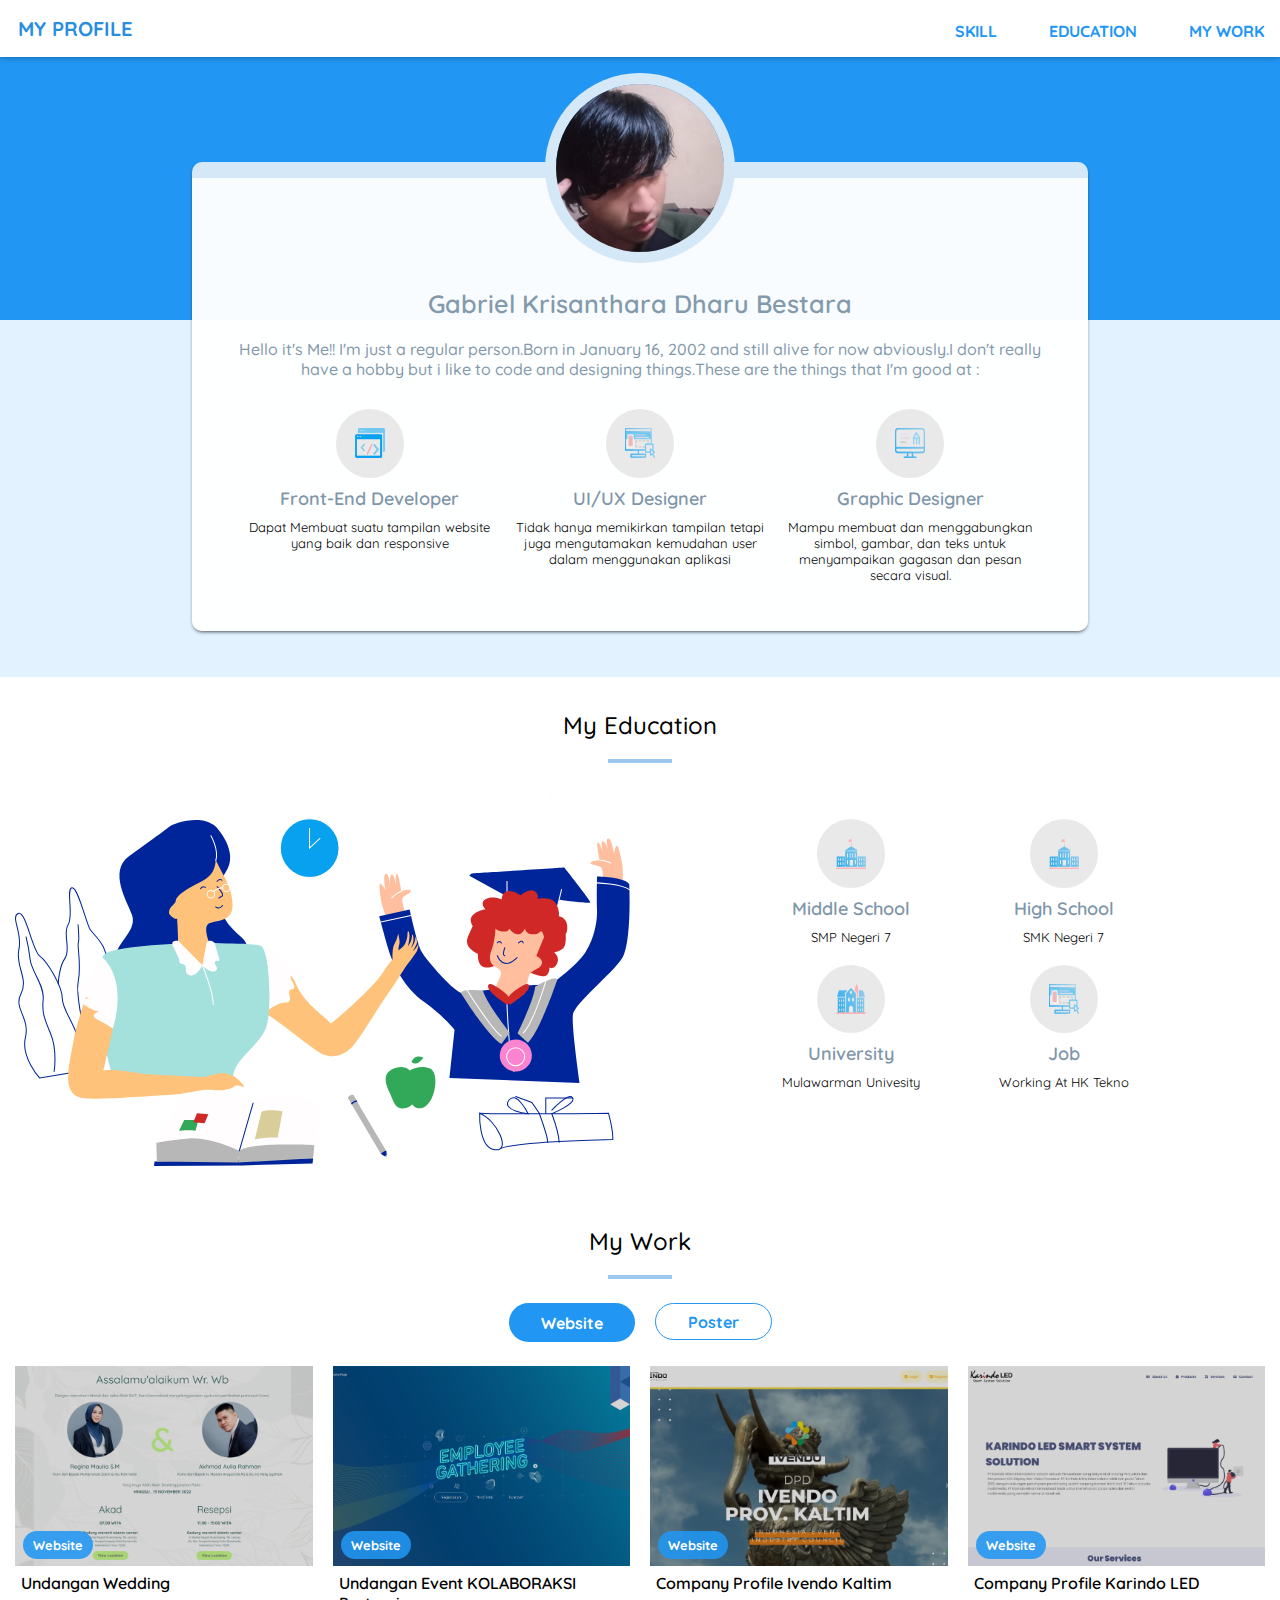
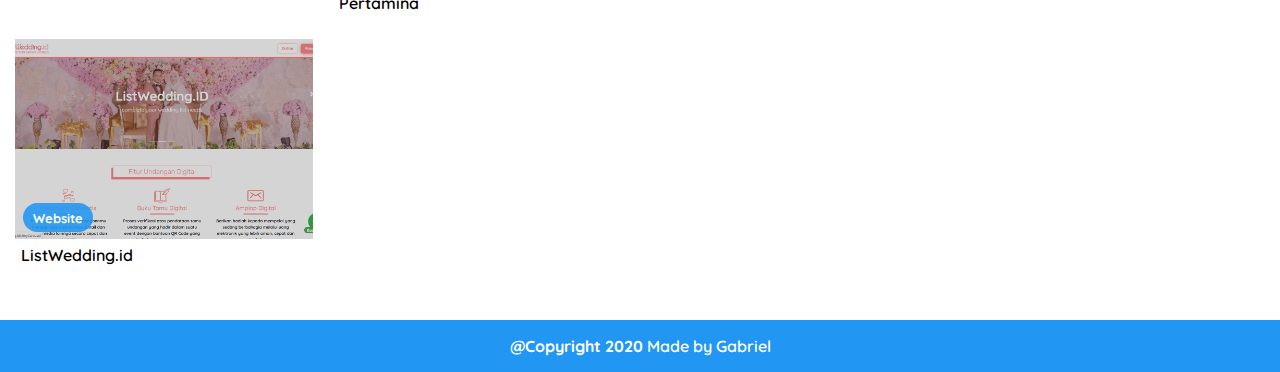
==== commit af580657: "new" ====
--- a/index.html
+++ b/index.html
@@ -369,31 +369,61 @@
 						<div class="container">
 							<div class="pure-grid">
 								<div class="col-3">
-									<a href="https://listwedding.id/special/niareza" target="blank">
+									<a href="https://listwedding.id/special/weddingginaakhmad" target="blank">
 										<div class="work-item-card">
 											<div class="work-thumbnail">
-												<img class="thumbnail-item" width="100%" height="100%" src="assets/images/nr.png">
+												<img class="thumbnail-item" width="100%" height="100%" src="assets/images/wedding.png">
 												<div class="category-info">
 													Website
 												</div>
 											</div>
 											<div class="work-desc">
-												Undangan Pernikahan Nia & Reza
+												Undangan Wedding
 											</div>
 										</div>
 									</a>	
 								</div>
 								<div class="col-3">
-									<a href="https://new.myevents.id/register/event-gpn" target="blank">
+									<a href="https://kolabora9ksi.com/employee-gathering" target="blank">
 										<div class="work-item-card">
 											<div class="work-thumbnail">
-												<img class="thumbnail-item" width="100%" height="100%" src="assets/images/gpn.png">
+												<img class="thumbnail-item" width="100%" height="100%" src="assets/images/employee.png">
 												<div class="category-info">
 													Website
 												</div>
 											</div>
 											<div class="work-desc">
-												Landing Page Event GPN BI
+												Undangan Event KOLABORAKSI Pertamina
+											</div>
+										</div>
+									</a>	
+								</div>
+								<div class="col-3">
+									<a href="https://ivendokaltim.org" target="blank">
+										<div class="work-item-card">
+											<div class="work-thumbnail">
+												<img class="thumbnail-item" width="100%" height="100%" src="assets/images/ivendo.png">
+												<div class="category-info">
+													Website
+												</div>
+											</div>
+											<div class="work-desc">
+												Company Profile Ivendo Kaltim
+											</div>
+										</div>
+									</a>	
+								</div>
+								<div class="col-3">
+									<a href="https://karindoled.myevents.id" target="blank">
+										<div class="work-item-card">
+											<div class="work-thumbnail">
+												<img class="thumbnail-item" width="100%" height="100%" src="assets/images/karindo.png">
+												<div class="category-info">
+													Website
+												</div>
+											</div>
+											<div class="work-desc">
+												Company Profile Karindo LED
 											</div>
 										</div>
 									</a>	
--- a/assets/css/style.css
+++ b/assets/css/style.css
@@ -195,6 +195,13 @@
 	font-family: 'Quicksand';
 	color: #2196f3;
 	text-transform: uppercase;
+	transition: 1s;
+}
+.desktop-navbar-caption:hover{
+	padding: 0.5em 3em;
+	border-radius: 25px;
+	color: #2196f3;
+	animation: pulse 1s;
 }
 .footer-section{
 	width: 100%;
@@ -208,6 +215,7 @@
 	font-weight: 600;
 	font-family: 'Quicksand';
 }
+
 /**/
 
 /* Hero Section*/
@@ -495,6 +503,21 @@
 		right: 0px;
 	}
 }
+@keyframes pulse{
+    0%{
+        transform: scale(0.88);
+        box-shadow: 0 0 0 0 #2196f3;
+    }
+    70%{
+        transform: scale(1);
+        box-shadow: 0 0 0 10px rgba(0, 0, 0, 0);  
+    }
+    100%{
+        transform: scale(0.88);
+        box-shadow: 0 0 0 0 rgba(0, 0, 0, 0); 
+    }
+
+}
 @media only screen and (max-width: 767px){
 	.desktop {
 		display: none;
@@ -524,10 +547,18 @@
 	}
 	.navbar-icon img{
 		object-fit: cover;
+		transition: 0.5s;
+	}
+	.navbar-icon img:hover{
+		animation: pulse 1.3s;
+		border-radius: 20px;
 	}
 	.navbar-item{
 		padding: 0em 1em;
 	}
+/*	.navbar-item:hover{
+		animation: pulse 1.3s;
+	}*/
 	.navbar-caption{
 		padding: 0.7em 0.4em 0;
 		font-family: 'Quicksand';
@@ -535,9 +566,9 @@
 	    font-weight: 800;
 	    color: #53585d;
 	}
-	.work-container{
+	/*.work-container{
 		margin-bottom: 2em;
-	}
+	}*/
 	.portfolioself{
 		background-attachment: fixed;
 		width: 90%;
